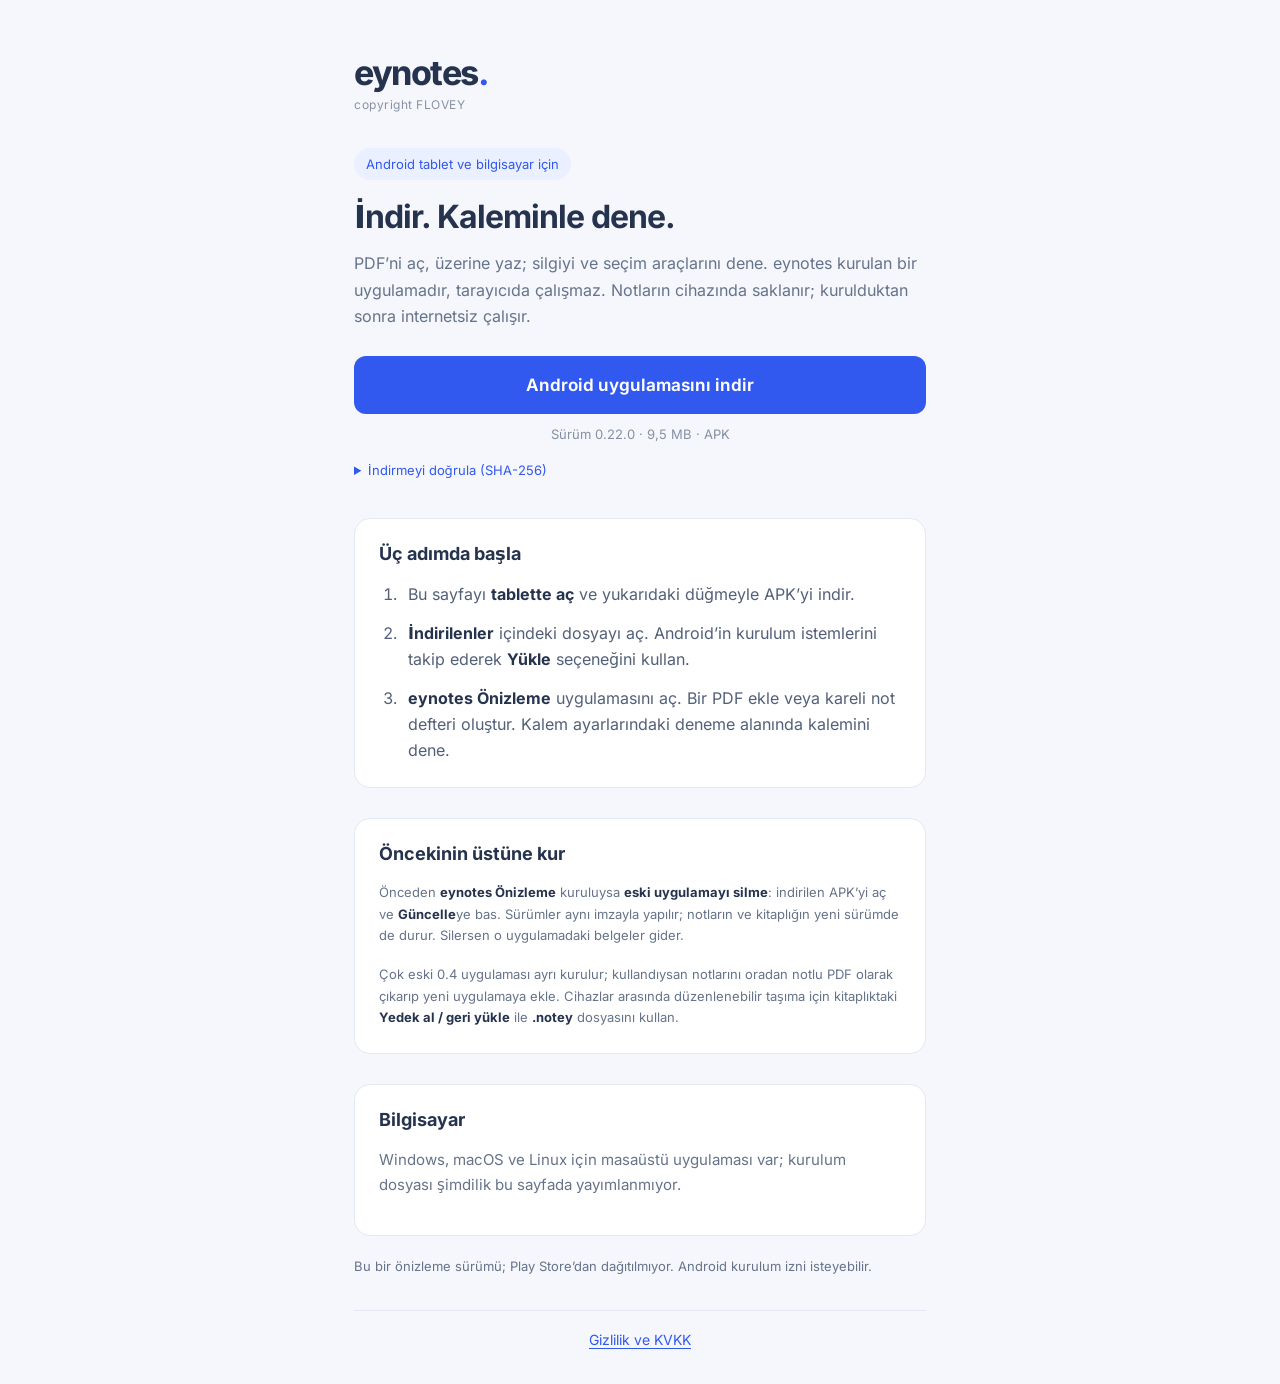
==== index.html @ 0e32a469 "notey 0.22.0 · a97537f" ====
<!doctype html>
<html lang="tr">
<head>
  <meta charset="UTF-8"><meta name="viewport" content="width=device-width, initial-scale=1, viewport-fit=cover">
  <meta name="theme-color" content="#3158ef"><meta name="description" content="eynotes. uygulamasını indir: Android tablet ve bilgisayar için, kaleminle PDF üzerinde yaz.">
  <title>eynotes. · İndir</title>
  <link rel="icon" href="./favicon.svg" type="image/svg+xml">
  <style>
    @font-face{font-family:Inter;src:url('./fonts/inter-latin-wght-normal.woff2') format('woff2');font-display:swap}*{box-sizing:border-box}[hidden]{display:none!important}body{margin:0;background:#f5f7fc;color:#26334e;font-family:Inter,system-ui,sans-serif}main{max-width:620px;margin:0 auto;padding:52px 24px 36px}.brand{font-size:34px;font-weight:750;letter-spacing:-1.5px}.brand span{color:#3158ef}.copyright{display:block;color:#8992a4;font-size:12px;letter-spacing:.5px;margin-top:4px}.tag{display:inline-block;background:#eaf0ff;color:#3158ef;border-radius:20px;padding:8px 12px;font-size:13px;margin-top:36px}h1{font-size:32px;line-height:1.2;letter-spacing:-1px;margin:18px 0 14px}p{line-height:1.65;color:#66738a;margin:0 0 20px}.download{display:flex;align-items:center;justify-content:center;min-height:58px;border-radius:12px;background:#3158ef;color:white;font-weight:650;font-size:17px;text-decoration:none;margin:26px 0 12px;padding:14px 18px;text-align:center}.download:hover{background:#234be0}.download:focus-visible,a:focus-visible,summary:focus-visible{outline:3px solid #9faeff;outline-offset:4px}.meta{text-align:center;font-size:13px;color:#8690a4}.steps{background:white;border:1px solid #e4e8f2;border-radius:16px;padding:24px;margin:30px 0 20px}h2{font-size:18px;margin:0 0 18px}ol{padding-left:22px;margin:0;color:#536079}li{padding:0 0 14px 7px;line-height:1.6}li:last-child{padding-bottom:0}strong{color:#26334e}.note{font-size:13px;margin:0 0 18px}.old{background:#fff7e6;border:1px solid #f3d9a4;border-radius:14px;padding:16px 18px;margin:30px 0 0}.old p{margin:0;color:#6b5320;font-size:14px}.old strong{color:#4a3813}.check{font-size:13px;color:#66738a;margin:14px 0 0}.check summary{cursor:pointer;min-height:32px;padding:6px 0;color:#3158ef}.check code{display:block;word-break:break-all;font-family:ui-monospace,Consolas,monospace;font-size:12px;line-height:1.5;color:#26334e;background:#eef2fb;border-radius:8px;padding:10px 12px;margin:6px 0 10px}.check span{display:block;margin-top:6px}.check span code{display:inline;background:none;padding:0;margin:0;word-break:normal}.desktop p{margin:0 0 14px;font-size:15px}.desktop .download{margin:14px 0 10px}@media(max-width:400px){main{padding:32px 20px}h1{font-size:28px}.steps{padding:20px}}
    .site-footer{margin-top:32px;padding-top:20px;border-top:1px solid #e4e8f2;text-align:center;font-size:14px}.site-footer a{color:#3158ef;text-underline-offset:3px}
  </style>
</head>
<body><main>
  <div class="brand">eynotes<span>.</span></div><small class="copyright">copyright FLOVEY</small>
  <section class="old" id="eski" role="status" hidden><p><strong>eynotes. artık tarayıcıda açılmıyor.</strong> Bu adresteki eski tarayıcı sürümünün önbelleği temizlendi. Uygulamayı aşağıdan indirip kur.</p></section>
  <span class="tag">Android tablet ve bilgisayar için</span>
  <h1>İndir. Kaleminle dene.</h1>
  <p>PDF’ni aç, üzerine yaz; silgiyi ve seçim araçlarını dene. eynotes kurulan bir uygulamadır, tarayıcıda çalışmaz. Notların cihazında saklanır; kurulduktan sonra internetsiz çalışır.</p>
  <a class="download" href="./downloads/notey-android.apk" download="eynotes-0.22.0-android.apk">Android uygulamasını indir</a>
  <div class="meta">Sürüm 0.22.0 · 9,5 MB · APK</div>
  <details class="check"><summary>İndirmeyi doğrula (SHA-256)</summary>
    Dosya özeti
    <code>b92639ed29304ce2e409ae4755c156ebedda28b369dc874b3910c8f006f72fcc</code>
    İmza sertifikası
    <code>661f8dabe1fd51104c798c49499a573d339455a1c3889ca9c02143d73b578a23</code>
    <span>Windows’ta indirilen dosyanın özetini <code>certutil -hashfile eynotes-0.22.0-android.apk SHA256</code> ile karşılaştır.</span>
  </details>
  <section class="steps"><h2>Üç adımda başla</h2><ol>
    <li>Bu sayfayı <strong>tablette aç</strong> ve yukarıdaki düğmeyle APK’yi indir.</li>
    <li><strong>İndirilenler</strong> içindeki dosyayı aç. Android’in kurulum istemlerini takip ederek <strong>Yükle</strong> seçeneğini kullan.</li>
    <li><strong>eynotes Önizleme</strong> uygulamasını aç. Bir PDF ekle veya kareli not defteri oluştur. Kalem ayarlarındaki deneme alanında kalemini dene.</li>
  </ol></section>
  <section class="steps"><h2>Öncekinin üstüne kur</h2>
    <p class="note">Önceden <strong>eynotes Önizleme</strong> kuruluysa <strong>eski uygulamayı silme</strong>: indirilen APK’yi aç ve <strong>Güncelle</strong>ye bas. Sürümler aynı imzayla yapılır; notların ve kitaplığın yeni sürümde de durur. Silersen o uygulamadaki belgeler gider.</p>
    <p class="note" style="margin:0">Çok eski 0.4 uygulaması ayrı kurulur; kullandıysan notlarını oradan notlu PDF olarak çıkarıp yeni uygulamaya ekle. Cihazlar arasında düzenlenebilir taşıma için kitaplıktaki <strong>Yedek al / geri yükle</strong> ile <strong>.notey</strong> dosyasını kullan.</p>
  </section>
  <section class="steps desktop"><h2>Bilgisayar</h2><p>Windows, macOS ve Linux için masaüstü uygulaması var; kurulum dosyası şimdilik bu sayfada yayımlanmıyor.</p></section>
  <p class="note">Bu bir önizleme sürümü; Play Store’dan dağıtılmıyor. Android kurulum izni isteyebilir.</p>
  <footer class="site-footer"><a href="./gizlilik.html">Gizlilik ve KVKK</a></footer>
</main>
<script>
(async()=>{
  // Visitors of the old browser app: its service worker and caches are removed here too (sw.js does it on update).
  try{
    let old=/[?&]eski=1/.test(location.search);
    if('serviceWorker' in navigator)for(const r of await navigator.serviceWorker.getRegistrations()){old=true;await r.unregister();}
    if('caches' in window)for(const k of await caches.keys())if(k.startsWith('nota-')){old=true;await caches.delete(k);}
    if(old)document.getElementById('eski').hidden=false;
  }catch{/* nothing to clean */}
})();
</script>
</body></html>
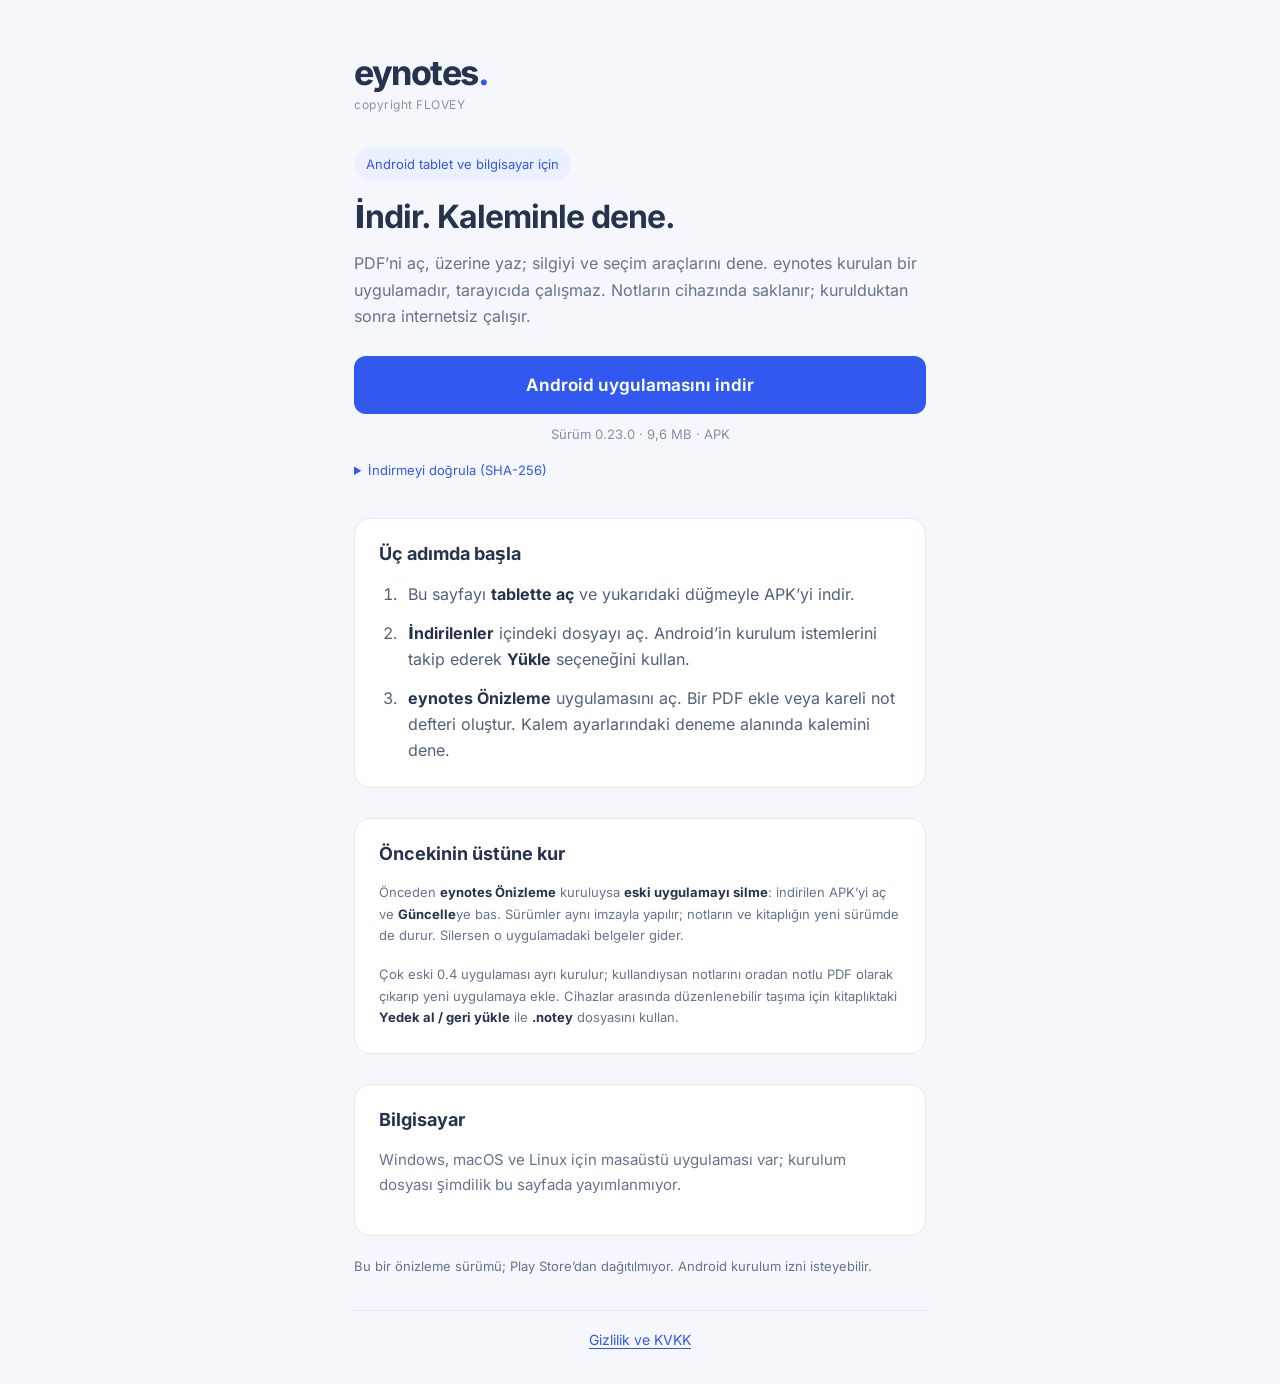
==== commit 069bc286: "notey 0.23.0 · f98ae3d" ====
--- a/index.html
+++ b/index.html
@@ -16,14 +16,14 @@
   <span class="tag">Android tablet ve bilgisayar için</span>
   <h1>İndir. Kaleminle dene.</h1>
   <p>PDF’ni aç, üzerine yaz; silgiyi ve seçim araçlarını dene. eynotes kurulan bir uygulamadır, tarayıcıda çalışmaz. Notların cihazında saklanır; kurulduktan sonra internetsiz çalışır.</p>
-  <a class="download" href="./downloads/notey-android.apk" download="eynotes-0.22.0-android.apk">Android uygulamasını indir</a>
-  <div class="meta">Sürüm 0.22.0 · 9,5 MB · APK</div>
+  <a class="download" href="./downloads/notey-android.apk" download="eynotes-0.23.0-android.apk">Android uygulamasını indir</a>
+  <div class="meta">Sürüm 0.23.0 · 9,6 MB · APK</div>
   <details class="check"><summary>İndirmeyi doğrula (SHA-256)</summary>
     Dosya özeti
-    <code>b92639ed29304ce2e409ae4755c156ebedda28b369dc874b3910c8f006f72fcc</code>
+    <code>69971d907598b61937ae4625bd76390cacc7a72b54e1504fcf56e31118e636d8</code>
     İmza sertifikası
     <code>661f8dabe1fd51104c798c49499a573d339455a1c3889ca9c02143d73b578a23</code>
-    <span>Windows’ta indirilen dosyanın özetini <code>certutil -hashfile eynotes-0.22.0-android.apk SHA256</code> ile karşılaştır.</span>
+    <span>Windows’ta indirilen dosyanın özetini <code>certutil -hashfile eynotes-0.23.0-android.apk SHA256</code> ile karşılaştır.</span>
   </details>
   <section class="steps"><h2>Üç adımda başla</h2><ol>
     <li>Bu sayfayı <strong>tablette aç</strong> ve yukarıdaki düğmeyle APK’yi indir.</li>
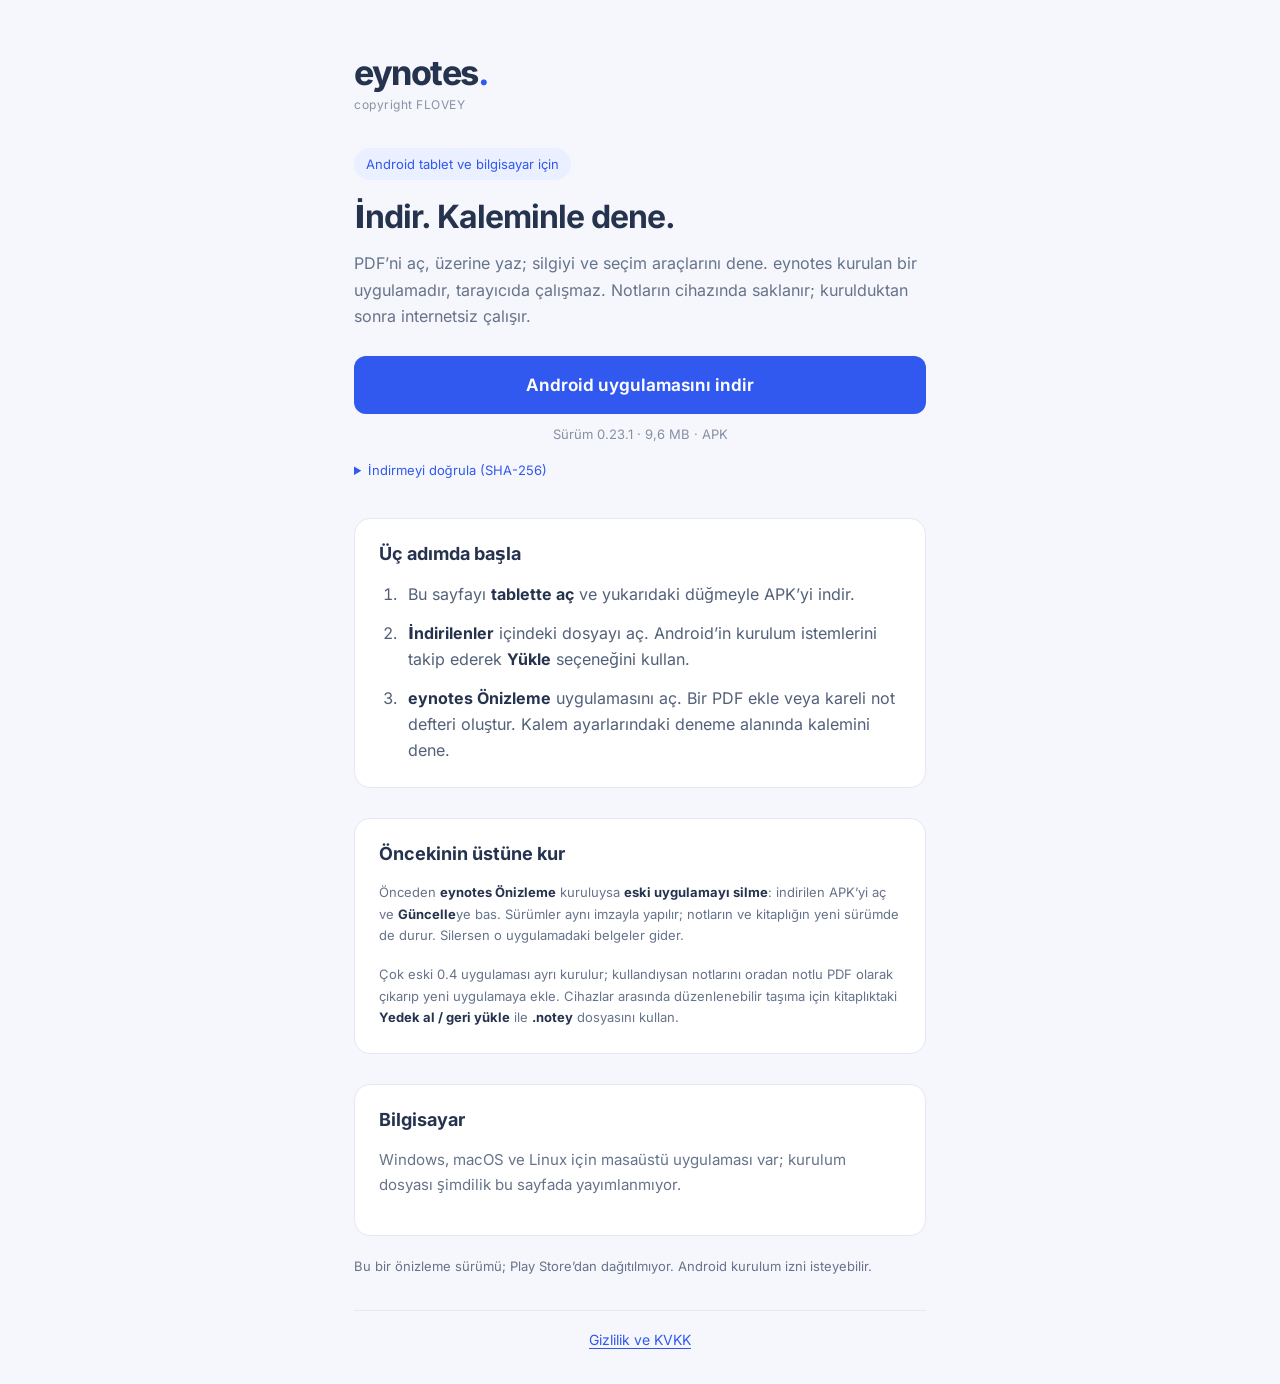
==== commit 8d9c656e: "notey 0.23.1 · 4c784ce" ====
--- a/index.html
+++ b/index.html
@@ -16,14 +16,14 @@
   <span class="tag">Android tablet ve bilgisayar için</span>
   <h1>İndir. Kaleminle dene.</h1>
   <p>PDF’ni aç, üzerine yaz; silgiyi ve seçim araçlarını dene. eynotes kurulan bir uygulamadır, tarayıcıda çalışmaz. Notların cihazında saklanır; kurulduktan sonra internetsiz çalışır.</p>
-  <a class="download" href="./downloads/notey-android.apk" download="eynotes-0.23.0-android.apk">Android uygulamasını indir</a>
-  <div class="meta">Sürüm 0.23.0 · 9,6 MB · APK</div>
+  <a class="download" href="./downloads/notey-android.apk" download="eynotes-0.23.1-android.apk">Android uygulamasını indir</a>
+  <div class="meta">Sürüm 0.23.1 · 9,6 MB · APK</div>
   <details class="check"><summary>İndirmeyi doğrula (SHA-256)</summary>
     Dosya özeti
-    <code>69971d907598b61937ae4625bd76390cacc7a72b54e1504fcf56e31118e636d8</code>
+    <code>0bd8298362d36be52f2ee857bcfc7d709f664d73383f7fc235aad1b11c940328</code>
     İmza sertifikası
     <code>661f8dabe1fd51104c798c49499a573d339455a1c3889ca9c02143d73b578a23</code>
-    <span>Windows’ta indirilen dosyanın özetini <code>certutil -hashfile eynotes-0.23.0-android.apk SHA256</code> ile karşılaştır.</span>
+    <span>Windows’ta indirilen dosyanın özetini <code>certutil -hashfile eynotes-0.23.1-android.apk SHA256</code> ile karşılaştır.</span>
   </details>
   <section class="steps"><h2>Üç adımda başla</h2><ol>
     <li>Bu sayfayı <strong>tablette aç</strong> ve yukarıdaki düğmeyle APK’yi indir.</li>
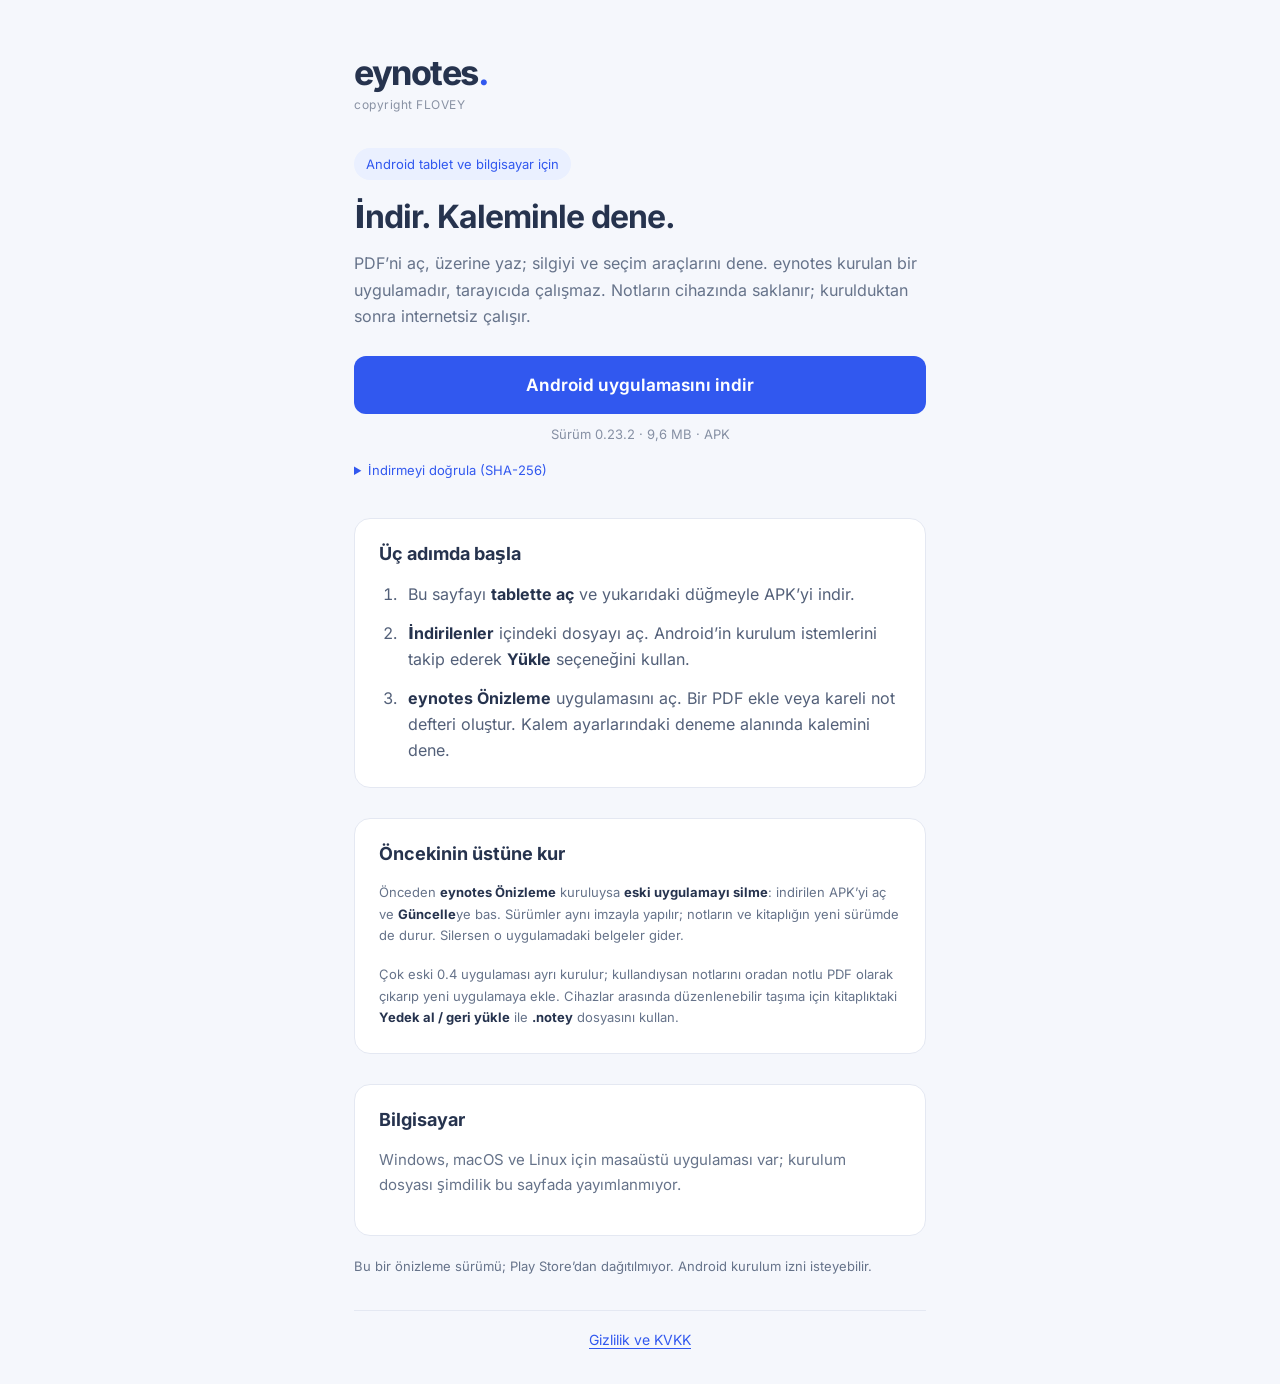
==== commit 61cff8cb: "notey 0.23.2 · 2be3b7a" ====
--- a/index.html
+++ b/index.html
@@ -16,14 +16,14 @@
   <span class="tag">Android tablet ve bilgisayar için</span>
   <h1>İndir. Kaleminle dene.</h1>
   <p>PDF’ni aç, üzerine yaz; silgiyi ve seçim araçlarını dene. eynotes kurulan bir uygulamadır, tarayıcıda çalışmaz. Notların cihazında saklanır; kurulduktan sonra internetsiz çalışır.</p>
-  <a class="download" href="./downloads/notey-android.apk" download="eynotes-0.23.1-android.apk">Android uygulamasını indir</a>
-  <div class="meta">Sürüm 0.23.1 · 9,6 MB · APK</div>
+  <a class="download" href="./downloads/notey-android.apk" download="eynotes-0.23.2-android.apk">Android uygulamasını indir</a>
+  <div class="meta">Sürüm 0.23.2 · 9,6 MB · APK</div>
   <details class="check"><summary>İndirmeyi doğrula (SHA-256)</summary>
     Dosya özeti
-    <code>0bd8298362d36be52f2ee857bcfc7d709f664d73383f7fc235aad1b11c940328</code>
+    <code>4e9327b60ae519cb857a06f5afc0c0291b8f8814293b601c0d50a43634cfa9ee</code>
     İmza sertifikası
     <code>661f8dabe1fd51104c798c49499a573d339455a1c3889ca9c02143d73b578a23</code>
-    <span>Windows’ta indirilen dosyanın özetini <code>certutil -hashfile eynotes-0.23.1-android.apk SHA256</code> ile karşılaştır.</span>
+    <span>Windows’ta indirilen dosyanın özetini <code>certutil -hashfile eynotes-0.23.2-android.apk SHA256</code> ile karşılaştır.</span>
   </details>
   <section class="steps"><h2>Üç adımda başla</h2><ol>
     <li>Bu sayfayı <strong>tablette aç</strong> ve yukarıdaki düğmeyle APK’yi indir.</li>
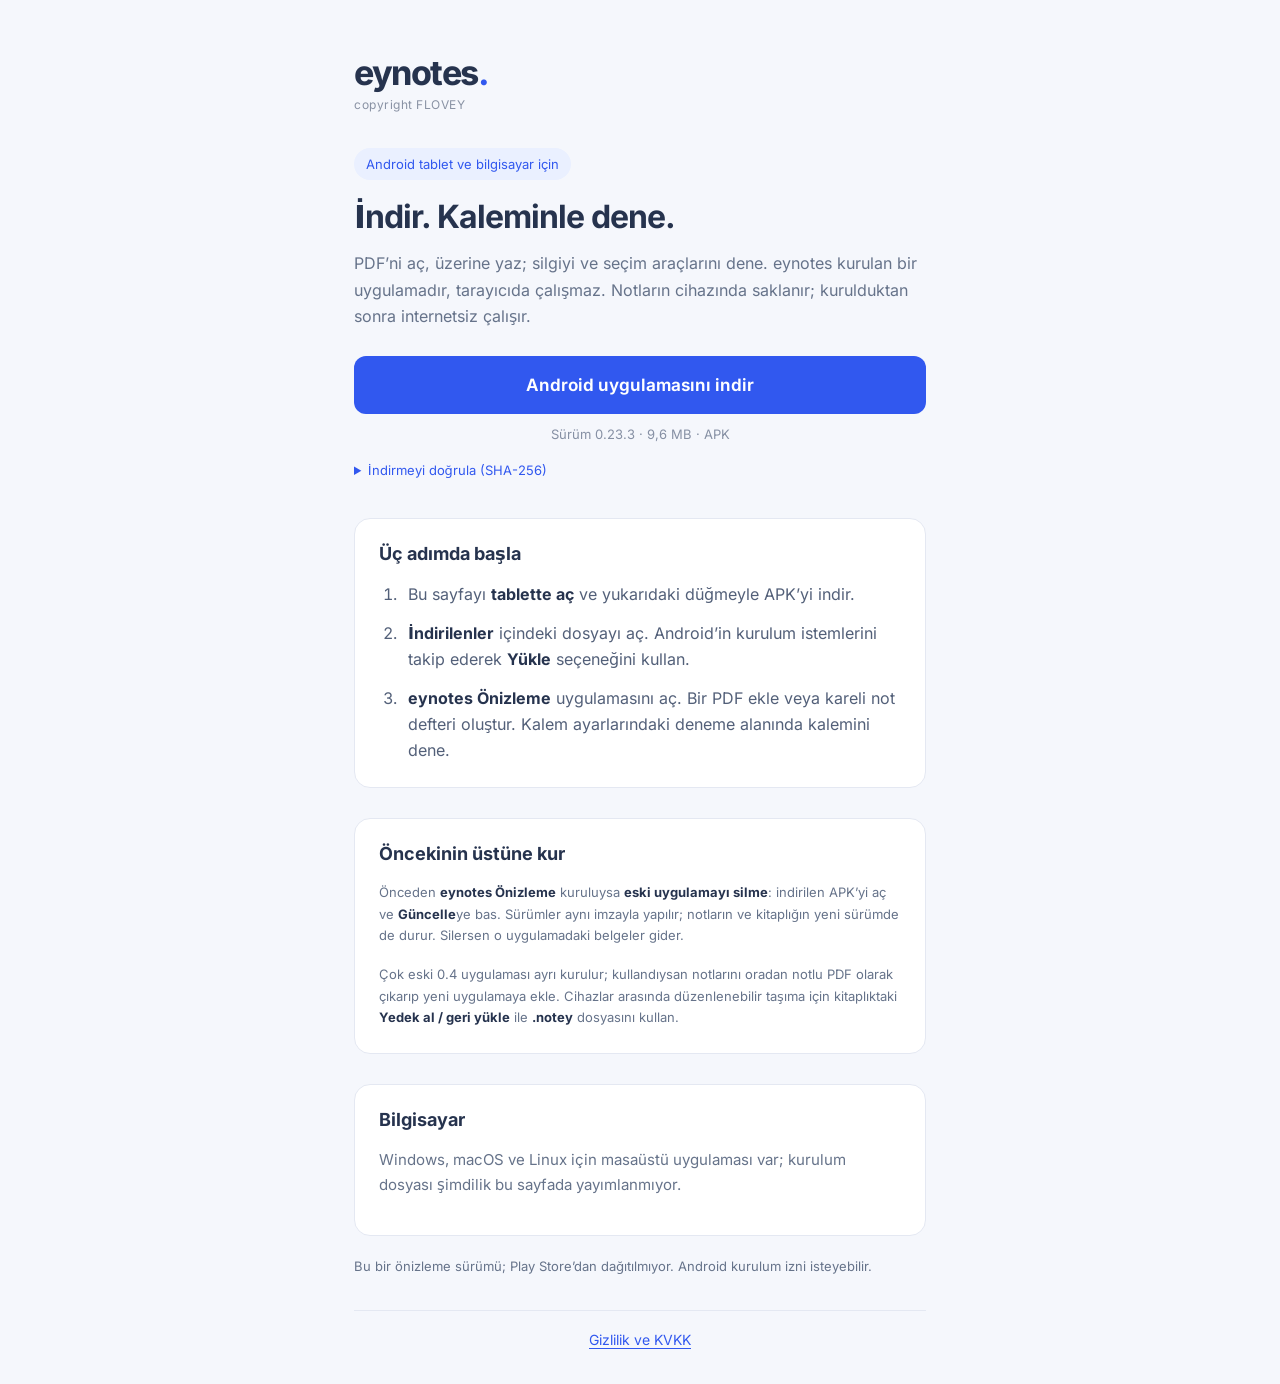
==== commit 2f5e535e: "notey 0.23.3 · 9d929ae" ====
--- a/index.html
+++ b/index.html
@@ -16,14 +16,14 @@
   <span class="tag">Android tablet ve bilgisayar için</span>
   <h1>İndir. Kaleminle dene.</h1>
   <p>PDF’ni aç, üzerine yaz; silgiyi ve seçim araçlarını dene. eynotes kurulan bir uygulamadır, tarayıcıda çalışmaz. Notların cihazında saklanır; kurulduktan sonra internetsiz çalışır.</p>
-  <a class="download" href="./downloads/notey-android.apk" download="eynotes-0.23.2-android.apk">Android uygulamasını indir</a>
-  <div class="meta">Sürüm 0.23.2 · 9,6 MB · APK</div>
+  <a class="download" href="./downloads/notey-android.apk" download="eynotes-0.23.3-android.apk">Android uygulamasını indir</a>
+  <div class="meta">Sürüm 0.23.3 · 9,6 MB · APK</div>
   <details class="check"><summary>İndirmeyi doğrula (SHA-256)</summary>
     Dosya özeti
-    <code>4e9327b60ae519cb857a06f5afc0c0291b8f8814293b601c0d50a43634cfa9ee</code>
+    <code>d9168d75083643a04f690381c3091dee66f45ef88a8e2a0e185933d2dbab5580</code>
     İmza sertifikası
     <code>661f8dabe1fd51104c798c49499a573d339455a1c3889ca9c02143d73b578a23</code>
-    <span>Windows’ta indirilen dosyanın özetini <code>certutil -hashfile eynotes-0.23.2-android.apk SHA256</code> ile karşılaştır.</span>
+    <span>Windows’ta indirilen dosyanın özetini <code>certutil -hashfile eynotes-0.23.3-android.apk SHA256</code> ile karşılaştır.</span>
   </details>
   <section class="steps"><h2>Üç adımda başla</h2><ol>
     <li>Bu sayfayı <strong>tablette aç</strong> ve yukarıdaki düğmeyle APK’yi indir.</li>
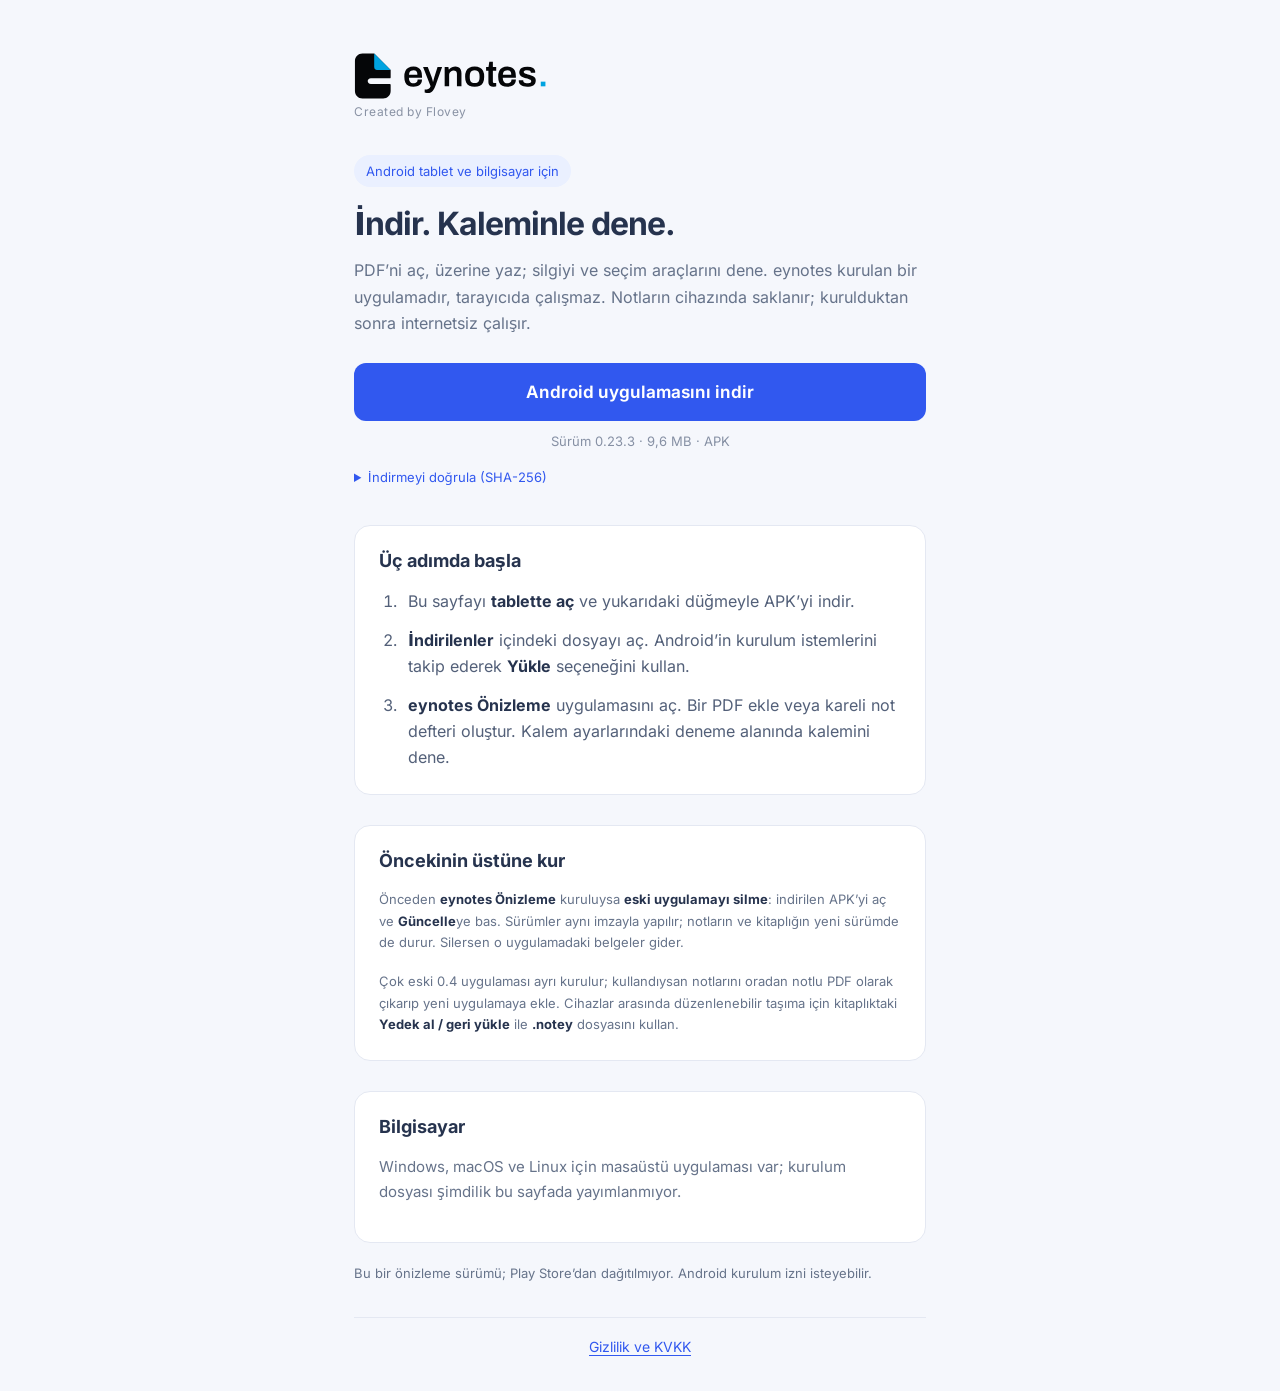
==== commit 96578749: "notey 0.29.9 · 84f9c11" ====
--- a/index.html
+++ b/index.html
@@ -2,8 +2,8 @@
 <html lang="tr">
 <head>
   <meta charset="UTF-8"><meta name="viewport" content="width=device-width, initial-scale=1, viewport-fit=cover">
-  <meta name="theme-color" content="#3158ef"><meta name="description" content="eynotes. uygulamasını indir: Android tablet ve bilgisayar için, kaleminle PDF üzerinde yaz.">
-  <title>eynotes. · İndir</title>
+  <meta name="theme-color" content="#3158ef"><meta name="description" content="eynotes uygulamasını indir: Android tablet ve bilgisayar için, kaleminle PDF üzerinde yaz.">
+  <title>eynotes · İndir</title>
   <link rel="icon" href="./favicon.svg" type="image/svg+xml">
   <style>
     @font-face{font-family:Inter;src:url('./fonts/inter-latin-wght-normal.woff2') format('woff2');font-display:swap}*{box-sizing:border-box}[hidden]{display:none!important}body{margin:0;background:#f5f7fc;color:#26334e;font-family:Inter,system-ui,sans-serif}main{max-width:620px;margin:0 auto;padding:52px 24px 36px}.brand{font-size:34px;font-weight:750;letter-spacing:-1.5px}.brand span{color:#3158ef}.copyright{display:block;color:#8992a4;font-size:12px;letter-spacing:.5px;margin-top:4px}.tag{display:inline-block;background:#eaf0ff;color:#3158ef;border-radius:20px;padding:8px 12px;font-size:13px;margin-top:36px}h1{font-size:32px;line-height:1.2;letter-spacing:-1px;margin:18px 0 14px}p{line-height:1.65;color:#66738a;margin:0 0 20px}.download{display:flex;align-items:center;justify-content:center;min-height:58px;border-radius:12px;background:#3158ef;color:white;font-weight:650;font-size:17px;text-decoration:none;margin:26px 0 12px;padding:14px 18px;text-align:center}.download:hover{background:#234be0}.download:focus-visible,a:focus-visible,summary:focus-visible{outline:3px solid #9faeff;outline-offset:4px}.meta{text-align:center;font-size:13px;color:#8690a4}.steps{background:white;border:1px solid #e4e8f2;border-radius:16px;padding:24px;margin:30px 0 20px}h2{font-size:18px;margin:0 0 18px}ol{padding-left:22px;margin:0;color:#536079}li{padding:0 0 14px 7px;line-height:1.6}li:last-child{padding-bottom:0}strong{color:#26334e}.note{font-size:13px;margin:0 0 18px}.old{background:#fff7e6;border:1px solid #f3d9a4;border-radius:14px;padding:16px 18px;margin:30px 0 0}.old p{margin:0;color:#6b5320;font-size:14px}.old strong{color:#4a3813}.check{font-size:13px;color:#66738a;margin:14px 0 0}.check summary{cursor:pointer;min-height:32px;padding:6px 0;color:#3158ef}.check code{display:block;word-break:break-all;font-family:ui-monospace,Consolas,monospace;font-size:12px;line-height:1.5;color:#26334e;background:#eef2fb;border-radius:8px;padding:10px 12px;margin:6px 0 10px}.check span{display:block;margin-top:6px}.check span code{display:inline;background:none;padding:0;margin:0;word-break:normal}.desktop p{margin:0 0 14px;font-size:15px}.desktop .download{margin:14px 0 10px}@media(max-width:400px){main{padding:32px 20px}h1{font-size:28px}.steps{padding:20px}}
@@ -11,8 +11,20 @@
   </style>
 </head>
 <body><main>
-  <div class="brand">eynotes<span>.</span></div><small class="copyright">copyright FLOVEY</small>
-  <section class="old" id="eski" role="status" hidden><p><strong>eynotes. artık tarayıcıda açılmıyor.</strong> Bu adresteki eski tarayıcı sürümünün önbelleği temizlendi. Uygulamayı aşağıdan indirip kur.</p></section>
+  <div class="brand"><svg role="img" aria-label="eynotes." width="196" height="48" style="display:block;max-width:100%;height:auto" xmlns="http://www.w3.org/2000/svg" viewBox="0 0 417 100">
+<path fill="#050608" d="M18 2 L43 2 L78 37 L78 53 C78 54 77 55 76 55 L36 55 C27 55 27 67 36 67 L76 67 C77 67 78 68 78 69 L78 82 C78 91 71 98 62 98 L18 98 C9 98 2 91 2 82 L2 18 C2 9 9 2 18 2 Z"/>
+  <path fill="#00A3E0" d="M43 2 L78 37 L49 37 C45 37 43 35 43 31 Z"/>
+  <path fill="#050608" transform="translate(104.000 72.000) scale(0.078 -0.078)" d="M291 -12Q207 -12 151 17.5Q95 47 67 108Q39 169 39 263Q39 358 67 418.5Q95 479 151 508.5Q207 538 291 538Q367 538 418.5 509.5Q470 481 496 422Q522 363 522 269L522 233L164 233Q166 184 179 150.5Q192 117 219.5 100.5Q247 84 292 84Q315 84 335 90Q355 96 370 108.5Q385 121 393.5 140Q402 159 402 184L522 184Q522 134 504.5 97Q487 60 455.5 36Q424 12 382 0Q340 -12 291 -12ZM166 319L395 319Q395 352 387.5 375Q380 398 366.5 413Q353 428 334 434.5Q315 441 291 441Q252 441 225.5 428Q199 415 185 388Q171 361 166 319Z"/>
+  <path fill="#050608" transform="translate(146.558 72.000) scale(0.078 -0.078)" d="M135 -182Q98 -182 75 -176.5Q52 -171 49 -170L49 -83L105 -83Q126 -83 147 -72Q168 -61 185 -42Q202 -23 210 0L5 526L133 526L231 274Q238 257 245.5 231Q253 205 261 177.5Q269 150 274 128L279 128Q283 143 288 162Q293 181 298.5 201Q304 221 310 240Q316 259 320 273L400 526L524 526L348 27Q333 -15 314.5 -53Q296 -91 271.5 -120Q247 -149 213.5 -165.5Q180 -182 135 -182Z"/>
+  <path fill="#050608" transform="translate(187.820 72.000) scale(0.078 -0.078)" d="M65 0L65 526L167 526L177 456L184 456Q202 480 226.5 498.5Q251 517 282.5 527.5Q314 538 352 538Q402 538 440.5 520Q479 502 501 462Q523 422 523 355L523 0L400 0L400 333Q400 361 393.5 379.5Q387 398 374.5 409.5Q362 421 344 426Q326 431 304 431Q271 431 244.5 415Q218 399 202.5 371Q187 343 187 306L187 0Z"/>
+  <path fill="#050608" transform="translate(233.372 72.000) scale(0.078 -0.078)" d="M299 -12Q213 -12 155 17.5Q97 47 68 108Q39 169 39 263Q39 358 68 418.5Q97 479 155 508.5Q213 538 299 538Q386 538 443.5 508.5Q501 479 530 418.5Q559 358 559 263Q559 169 530 108Q501 47 443.5 17.5Q386 -12 299 -12ZM299 88Q347 88 376.5 106.5Q406 125 419.5 162.5Q433 200 433 256L433 270Q433 326 419.5 363.5Q406 401 376.5 419.5Q347 438 299 438Q251 438 221.5 419.5Q192 401 178.5 363.5Q165 326 165 270L165 256Q165 200 178.5 162.5Q192 125 221.5 106.5Q251 88 299 88Z"/>
+  <path fill="#050608" transform="translate(280.016 72.000) scale(0.078 -0.078)" d="M204 -12Q155 -12 127 7.5Q99 27 87.5 57.5Q76 88 76 120L76 426L13 426L13 526L79 526L101 673L198 673L198 526L289 526L289 426L198 426L198 132Q198 111 209 99.5Q220 88 242 88L289 88L289 4Q279 0 264.5 -3.5Q250 -7 234 -9.5Q218 -12 204 -12Z"/>
+  <path fill="#050608" transform="translate(303.708 72.000) scale(0.078 -0.078)" d="M291 -12Q207 -12 151 17.5Q95 47 67 108Q39 169 39 263Q39 358 67 418.5Q95 479 151 508.5Q207 538 291 538Q367 538 418.5 509.5Q470 481 496 422Q522 363 522 269L522 233L164 233Q166 184 179 150.5Q192 117 219.5 100.5Q247 84 292 84Q315 84 335 90Q355 96 370 108.5Q385 121 393.5 140Q402 159 402 184L522 184Q522 134 504.5 97Q487 60 455.5 36Q424 12 382 0Q340 -12 291 -12ZM166 319L395 319Q395 352 387.5 375Q380 398 366.5 413Q353 428 334 434.5Q315 441 291 441Q252 441 225.5 428Q199 415 185 388Q171 361 166 319Z"/>
+  <path fill="#050608" transform="translate(347.466 72.000) scale(0.078 -0.078)" d="M270 -12Q213 -12 170 0.5Q127 13 98 35Q69 57 54.5 86.5Q40 116 40 151Q40 156 40.5 160Q41 164 41 166L161 166Q161 164 161 162Q161 160 161 158Q162 131 178 114.5Q194 98 220 91Q246 84 275 84Q301 84 324.5 89.5Q348 95 363.5 107.5Q379 120 379 140Q379 166 359 180Q339 194 306.5 203Q274 212 237 222Q204 231 171 242Q138 253 111.5 270Q85 287 68.5 314Q52 341 52 381Q52 420 69 449Q86 478 116 497.5Q146 517 187 527Q228 537 276 537Q323 537 361.5 527Q400 517 428.5 498.5Q457 480 472.5 453.5Q488 427 488 395Q488 388 487.5 381Q487 374 487 373L368 373L368 380Q368 399 356.5 412.5Q345 426 323.5 434Q302 442 270 442Q246 442 228 438Q210 434 198.5 427Q187 420 181 411Q175 402 175 391Q175 372 190 361Q205 350 230.5 342Q256 334 286 325Q322 315 360 304.5Q398 294 430.5 278Q463 262 483 233Q503 204 503 156Q503 110 485.5 77.5Q468 45 436.5 25.5Q405 6 362.5 -3Q320 -12 270 -12Z"/>
+  <path fill="#00A3E0" transform="translate(390.664 72.000) scale(0.078 -0.078)" d="M86 0L86 128L213 128L213 0Z"/>
+</svg>
+</div><small class="copyright">Created by Flovey</small>
+  <section class="old" id="eski" role="status" hidden><p><strong>eynotes artık tarayıcıda açılmıyor.</strong> Bu adresteki eski tarayıcı sürümünün önbelleği temizlendi. Uygulamayı aşağıdan indirip kur.</p></section>
   <span class="tag">Android tablet ve bilgisayar için</span>
   <h1>İndir. Kaleminle dene.</h1>
   <p>PDF’ni aç, üzerine yaz; silgiyi ve seçim araçlarını dene. eynotes kurulan bir uygulamadır, tarayıcıda çalışmaz. Notların cihazında saklanır; kurulduktan sonra internetsiz çalışır.</p>
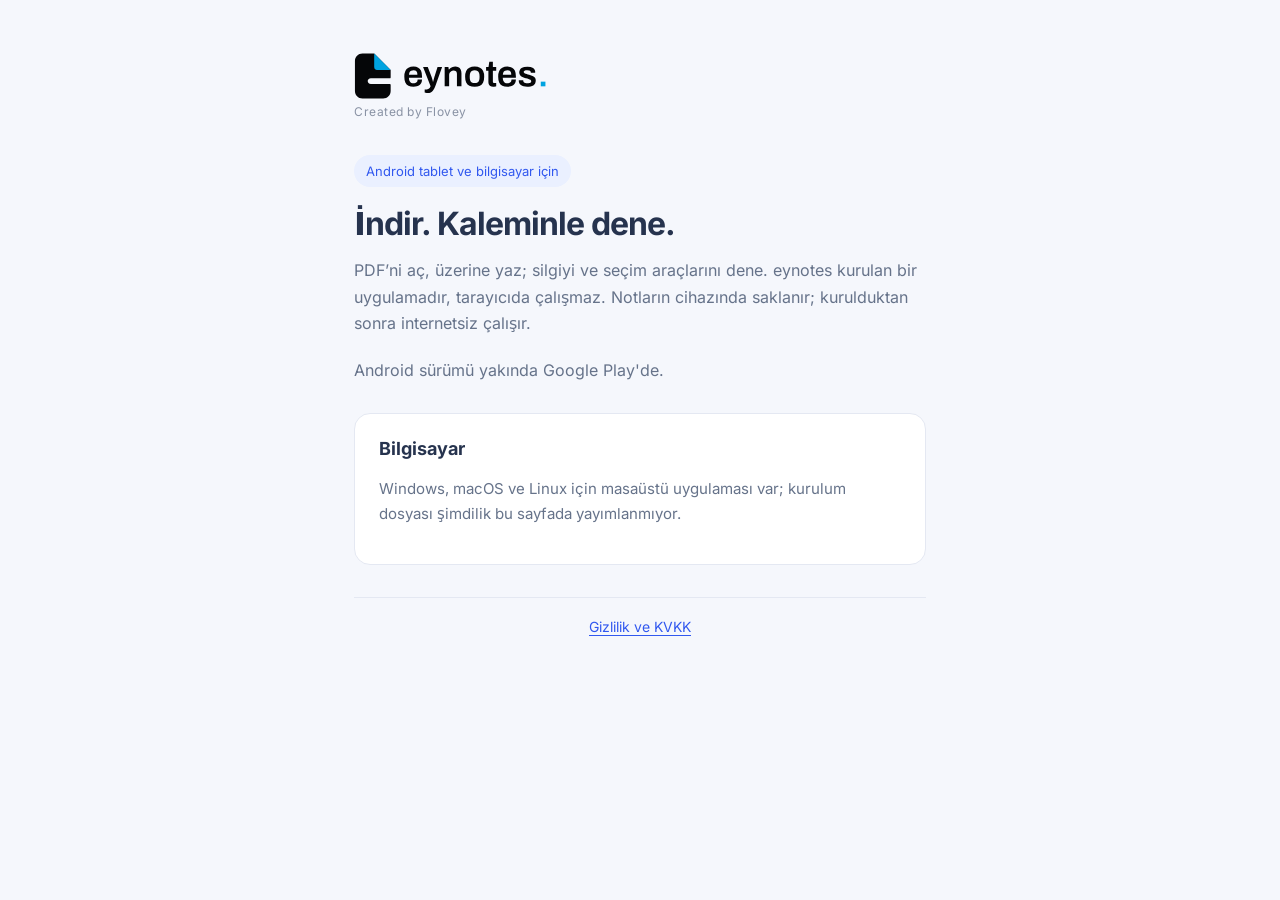
==== commit bde83325: "notey 0.29.9 · c727bb7" ====
--- a/index.html
+++ b/index.html
@@ -28,26 +28,8 @@
   <span class="tag">Android tablet ve bilgisayar için</span>
   <h1>İndir. Kaleminle dene.</h1>
   <p>PDF’ni aç, üzerine yaz; silgiyi ve seçim araçlarını dene. eynotes kurulan bir uygulamadır, tarayıcıda çalışmaz. Notların cihazında saklanır; kurulduktan sonra internetsiz çalışır.</p>
-  <a class="download" href="./downloads/notey-android.apk" download="eynotes-0.23.3-android.apk">Android uygulamasını indir</a>
-  <div class="meta">Sürüm 0.23.3 · 9,6 MB · APK</div>
-  <details class="check"><summary>İndirmeyi doğrula (SHA-256)</summary>
-    Dosya özeti
-    <code>d9168d75083643a04f690381c3091dee66f45ef88a8e2a0e185933d2dbab5580</code>
-    İmza sertifikası
-    <code>661f8dabe1fd51104c798c49499a573d339455a1c3889ca9c02143d73b578a23</code>
-    <span>Windows’ta indirilen dosyanın özetini <code>certutil -hashfile eynotes-0.23.3-android.apk SHA256</code> ile karşılaştır.</span>
-  </details>
-  <section class="steps"><h2>Üç adımda başla</h2><ol>
-    <li>Bu sayfayı <strong>tablette aç</strong> ve yukarıdaki düğmeyle APK’yi indir.</li>
-    <li><strong>İndirilenler</strong> içindeki dosyayı aç. Android’in kurulum istemlerini takip ederek <strong>Yükle</strong> seçeneğini kullan.</li>
-    <li><strong>eynotes Önizleme</strong> uygulamasını aç. Bir PDF ekle veya kareli not defteri oluştur. Kalem ayarlarındaki deneme alanında kalemini dene.</li>
-  </ol></section>
-  <section class="steps"><h2>Öncekinin üstüne kur</h2>
-    <p class="note">Önceden <strong>eynotes Önizleme</strong> kuruluysa <strong>eski uygulamayı silme</strong>: indirilen APK’yi aç ve <strong>Güncelle</strong>ye bas. Sürümler aynı imzayla yapılır; notların ve kitaplığın yeni sürümde de durur. Silersen o uygulamadaki belgeler gider.</p>
-    <p class="note" style="margin:0">Çok eski 0.4 uygulaması ayrı kurulur; kullandıysan notlarını oradan notlu PDF olarak çıkarıp yeni uygulamaya ekle. Cihazlar arasında düzenlenebilir taşıma için kitaplıktaki <strong>Yedek al / geri yükle</strong> ile <strong>.notey</strong> dosyasını kullan.</p>
-  </section>
+  <p>Android sürümü yakında Google Play'de.</p>
   <section class="steps desktop"><h2>Bilgisayar</h2><p>Windows, macOS ve Linux için masaüstü uygulaması var; kurulum dosyası şimdilik bu sayfada yayımlanmıyor.</p></section>
-  <p class="note">Bu bir önizleme sürümü; Play Store’dan dağıtılmıyor. Android kurulum izni isteyebilir.</p>
   <footer class="site-footer"><a href="./gizlilik.html">Gizlilik ve KVKK</a></footer>
 </main>
 <script>
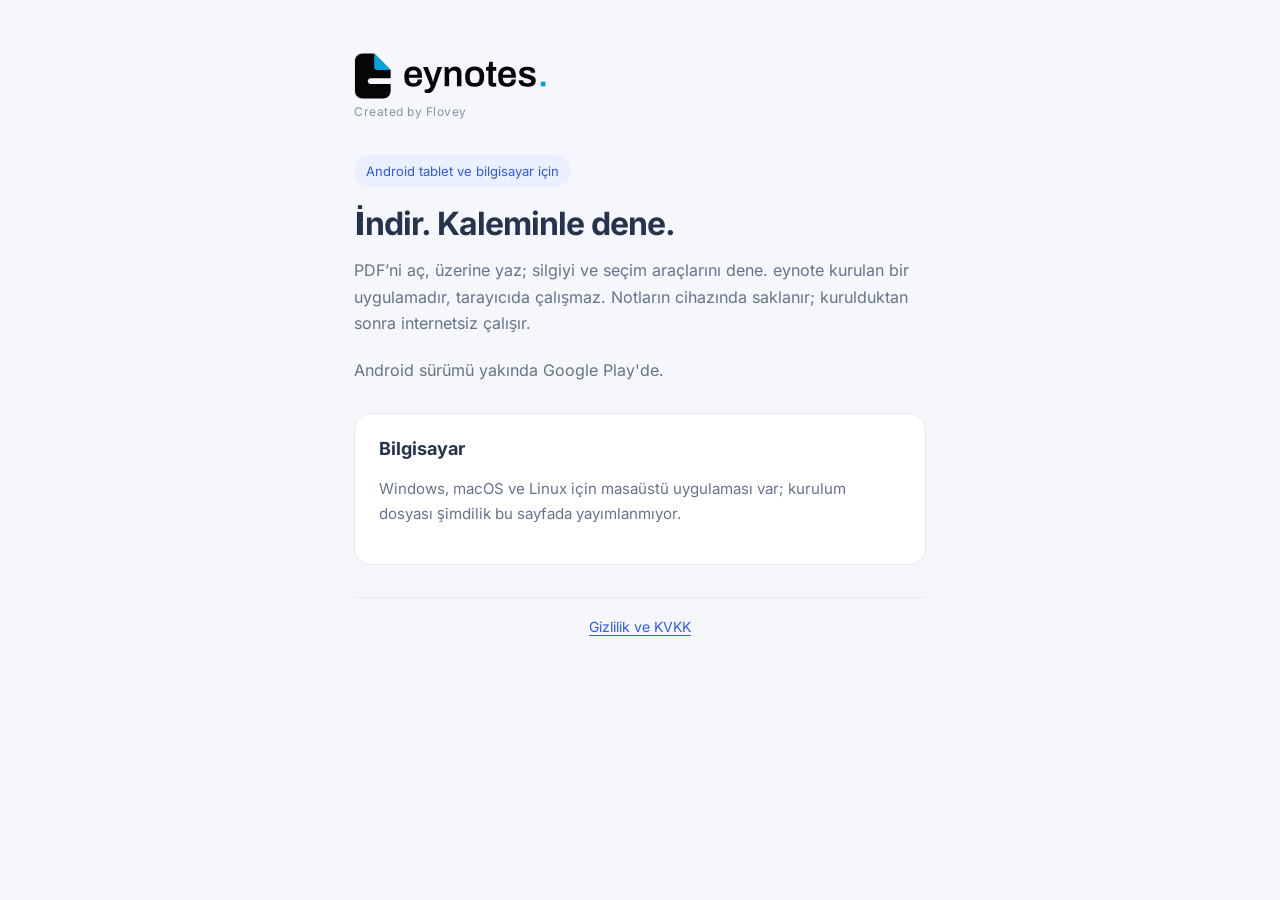
==== commit 92469d36: "notey 0.29.26 · acae567" ====
--- a/index.html
+++ b/index.html
@@ -2,8 +2,8 @@
 <html lang="tr">
 <head>
   <meta charset="UTF-8"><meta name="viewport" content="width=device-width, initial-scale=1, viewport-fit=cover">
-  <meta name="theme-color" content="#3158ef"><meta name="description" content="eynotes uygulamasını indir: Android tablet ve bilgisayar için, kaleminle PDF üzerinde yaz.">
-  <title>eynotes · İndir</title>
+  <meta name="theme-color" content="#3158ef"><meta name="description" content="eynote uygulamasını indir: Android tablet ve bilgisayar için, kaleminle PDF üzerinde yaz.">
+  <title>eynote · İndir</title>
   <link rel="icon" href="./favicon.svg" type="image/svg+xml">
   <style>
     @font-face{font-family:Inter;src:url('./fonts/inter-latin-wght-normal.woff2') format('woff2');font-display:swap}*{box-sizing:border-box}[hidden]{display:none!important}body{margin:0;background:#f5f7fc;color:#26334e;font-family:Inter,system-ui,sans-serif}main{max-width:620px;margin:0 auto;padding:52px 24px 36px}.brand{font-size:34px;font-weight:750;letter-spacing:-1.5px}.brand span{color:#3158ef}.copyright{display:block;color:#8992a4;font-size:12px;letter-spacing:.5px;margin-top:4px}.tag{display:inline-block;background:#eaf0ff;color:#3158ef;border-radius:20px;padding:8px 12px;font-size:13px;margin-top:36px}h1{font-size:32px;line-height:1.2;letter-spacing:-1px;margin:18px 0 14px}p{line-height:1.65;color:#66738a;margin:0 0 20px}.download{display:flex;align-items:center;justify-content:center;min-height:58px;border-radius:12px;background:#3158ef;color:white;font-weight:650;font-size:17px;text-decoration:none;margin:26px 0 12px;padding:14px 18px;text-align:center}.download:hover{background:#234be0}.download:focus-visible,a:focus-visible,summary:focus-visible{outline:3px solid #9faeff;outline-offset:4px}.meta{text-align:center;font-size:13px;color:#8690a4}.steps{background:white;border:1px solid #e4e8f2;border-radius:16px;padding:24px;margin:30px 0 20px}h2{font-size:18px;margin:0 0 18px}ol{padding-left:22px;margin:0;color:#536079}li{padding:0 0 14px 7px;line-height:1.6}li:last-child{padding-bottom:0}strong{color:#26334e}.note{font-size:13px;margin:0 0 18px}.old{background:#fff7e6;border:1px solid #f3d9a4;border-radius:14px;padding:16px 18px;margin:30px 0 0}.old p{margin:0;color:#6b5320;font-size:14px}.old strong{color:#4a3813}.check{font-size:13px;color:#66738a;margin:14px 0 0}.check summary{cursor:pointer;min-height:32px;padding:6px 0;color:#3158ef}.check code{display:block;word-break:break-all;font-family:ui-monospace,Consolas,monospace;font-size:12px;line-height:1.5;color:#26334e;background:#eef2fb;border-radius:8px;padding:10px 12px;margin:6px 0 10px}.check span{display:block;margin-top:6px}.check span code{display:inline;background:none;padding:0;margin:0;word-break:normal}.desktop p{margin:0 0 14px;font-size:15px}.desktop .download{margin:14px 0 10px}@media(max-width:400px){main{padding:32px 20px}h1{font-size:28px}.steps{padding:20px}}
@@ -11,7 +11,7 @@
   </style>
 </head>
 <body><main>
-  <div class="brand"><svg role="img" aria-label="eynotes." width="196" height="48" style="display:block;max-width:100%;height:auto" xmlns="http://www.w3.org/2000/svg" viewBox="0 0 417 100">
+  <div class="brand"><svg role="img" aria-label="eynote." width="196" height="48" style="display:block;max-width:100%;height:auto" xmlns="http://www.w3.org/2000/svg" viewBox="0 0 417 100">
 <path fill="#050608" d="M18 2 L43 2 L78 37 L78 53 C78 54 77 55 76 55 L36 55 C27 55 27 67 36 67 L76 67 C77 67 78 68 78 69 L78 82 C78 91 71 98 62 98 L18 98 C9 98 2 91 2 82 L2 18 C2 9 9 2 18 2 Z"/>
   <path fill="#00A3E0" d="M43 2 L78 37 L49 37 C45 37 43 35 43 31 Z"/>
   <path fill="#050608" transform="translate(104.000 72.000) scale(0.078 -0.078)" d="M291 -12Q207 -12 151 17.5Q95 47 67 108Q39 169 39 263Q39 358 67 418.5Q95 479 151 508.5Q207 538 291 538Q367 538 418.5 509.5Q470 481 496 422Q522 363 522 269L522 233L164 233Q166 184 179 150.5Q192 117 219.5 100.5Q247 84 292 84Q315 84 335 90Q355 96 370 108.5Q385 121 393.5 140Q402 159 402 184L522 184Q522 134 504.5 97Q487 60 455.5 36Q424 12 382 0Q340 -12 291 -12ZM166 319L395 319Q395 352 387.5 375Q380 398 366.5 413Q353 428 334 434.5Q315 441 291 441Q252 441 225.5 428Q199 415 185 388Q171 361 166 319Z"/>
@@ -24,10 +24,10 @@
   <path fill="#00A3E0" transform="translate(390.664 72.000) scale(0.078 -0.078)" d="M86 0L86 128L213 128L213 0Z"/>
 </svg>
 </div><small class="copyright">Created by Flovey</small>
-  <section class="old" id="eski" role="status" hidden><p><strong>eynotes artık tarayıcıda açılmıyor.</strong> Bu adresteki eski tarayıcı sürümünün önbelleği temizlendi. Uygulamayı aşağıdan indirip kur.</p></section>
+  <section class="old" id="eski" role="status" hidden><p><strong>eynote artık tarayıcıda açılmıyor.</strong> Bu adresteki eski tarayıcı sürümünün önbelleği temizlendi. Uygulamayı aşağıdan indirip kur.</p></section>
   <span class="tag">Android tablet ve bilgisayar için</span>
   <h1>İndir. Kaleminle dene.</h1>
-  <p>PDF’ni aç, üzerine yaz; silgiyi ve seçim araçlarını dene. eynotes kurulan bir uygulamadır, tarayıcıda çalışmaz. Notların cihazında saklanır; kurulduktan sonra internetsiz çalışır.</p>
+  <p>PDF’ni aç, üzerine yaz; silgiyi ve seçim araçlarını dene. eynote kurulan bir uygulamadır, tarayıcıda çalışmaz. Notların cihazında saklanır; kurulduktan sonra internetsiz çalışır.</p>
   <p>Android sürümü yakında Google Play'de.</p>
   <section class="steps desktop"><h2>Bilgisayar</h2><p>Windows, macOS ve Linux için masaüstü uygulaması var; kurulum dosyası şimdilik bu sayfada yayımlanmıyor.</p></section>
   <footer class="site-footer"><a href="./gizlilik.html">Gizlilik ve KVKK</a></footer>
